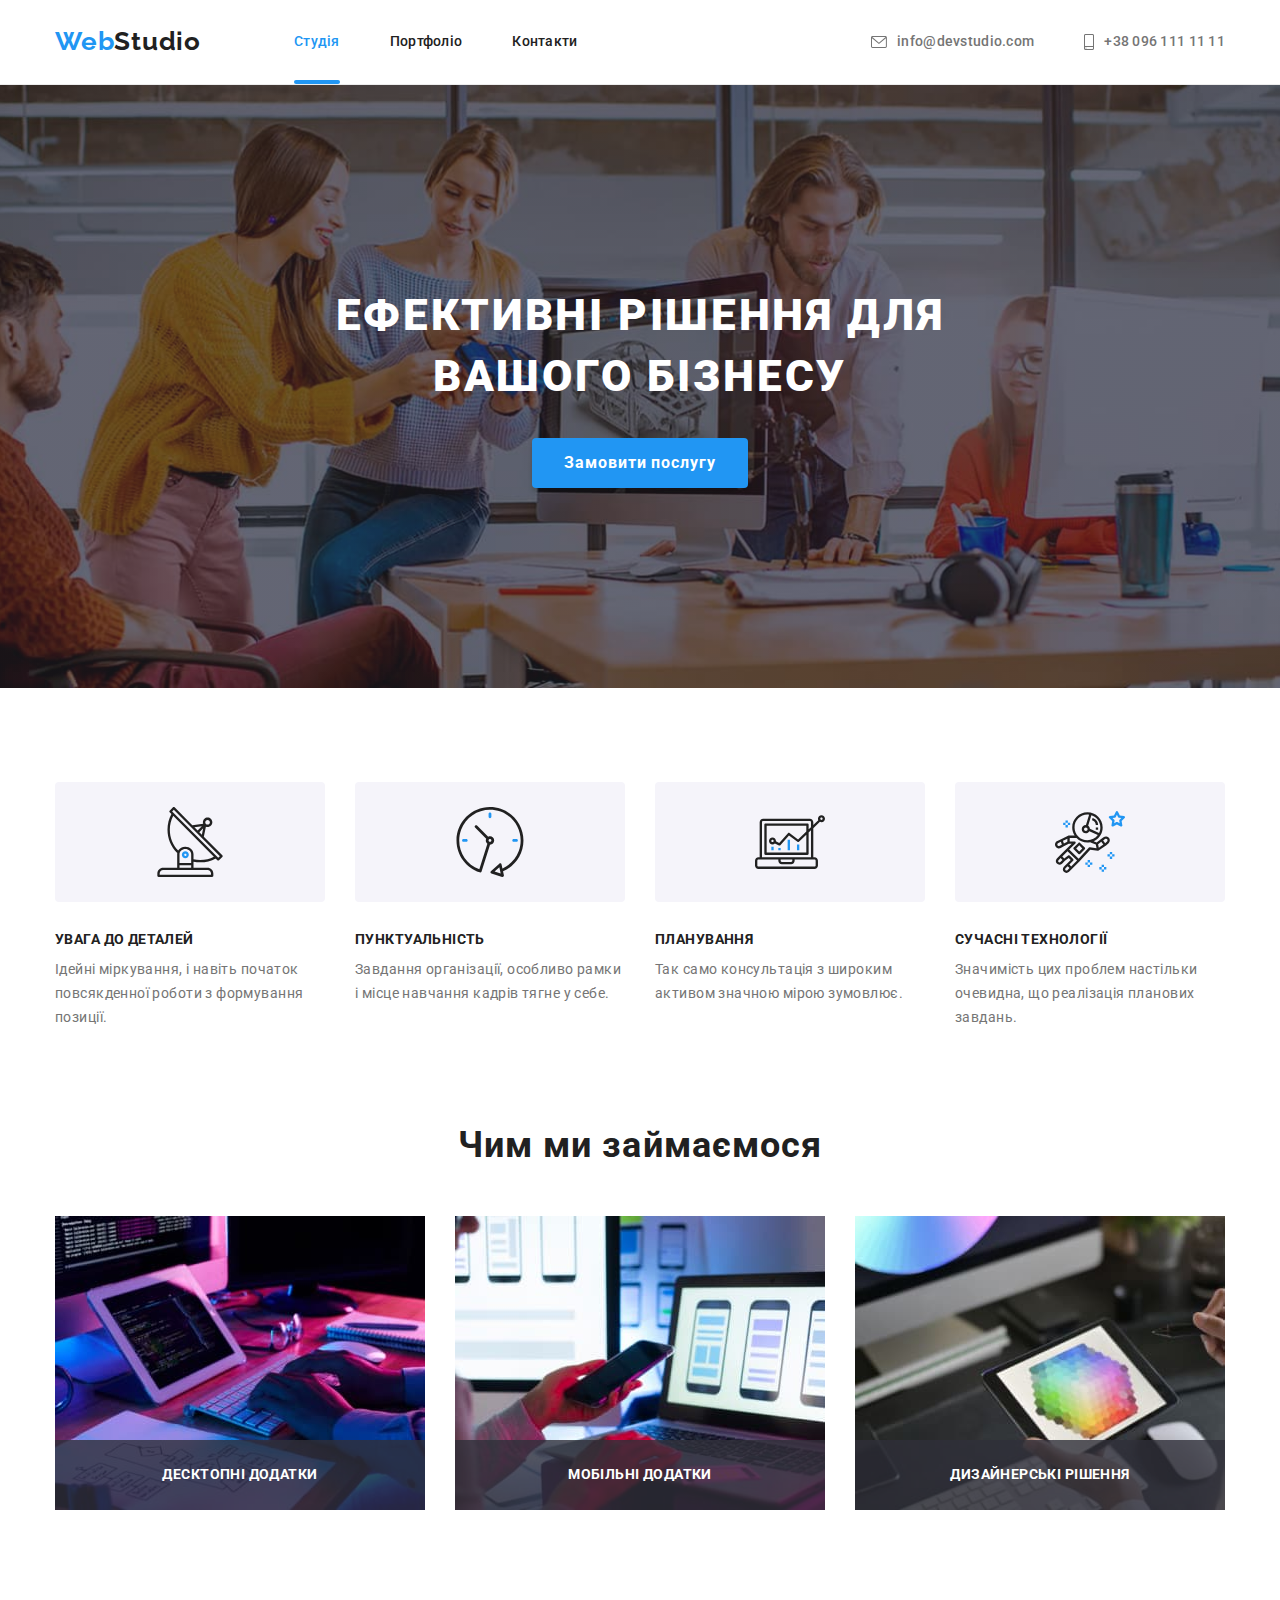
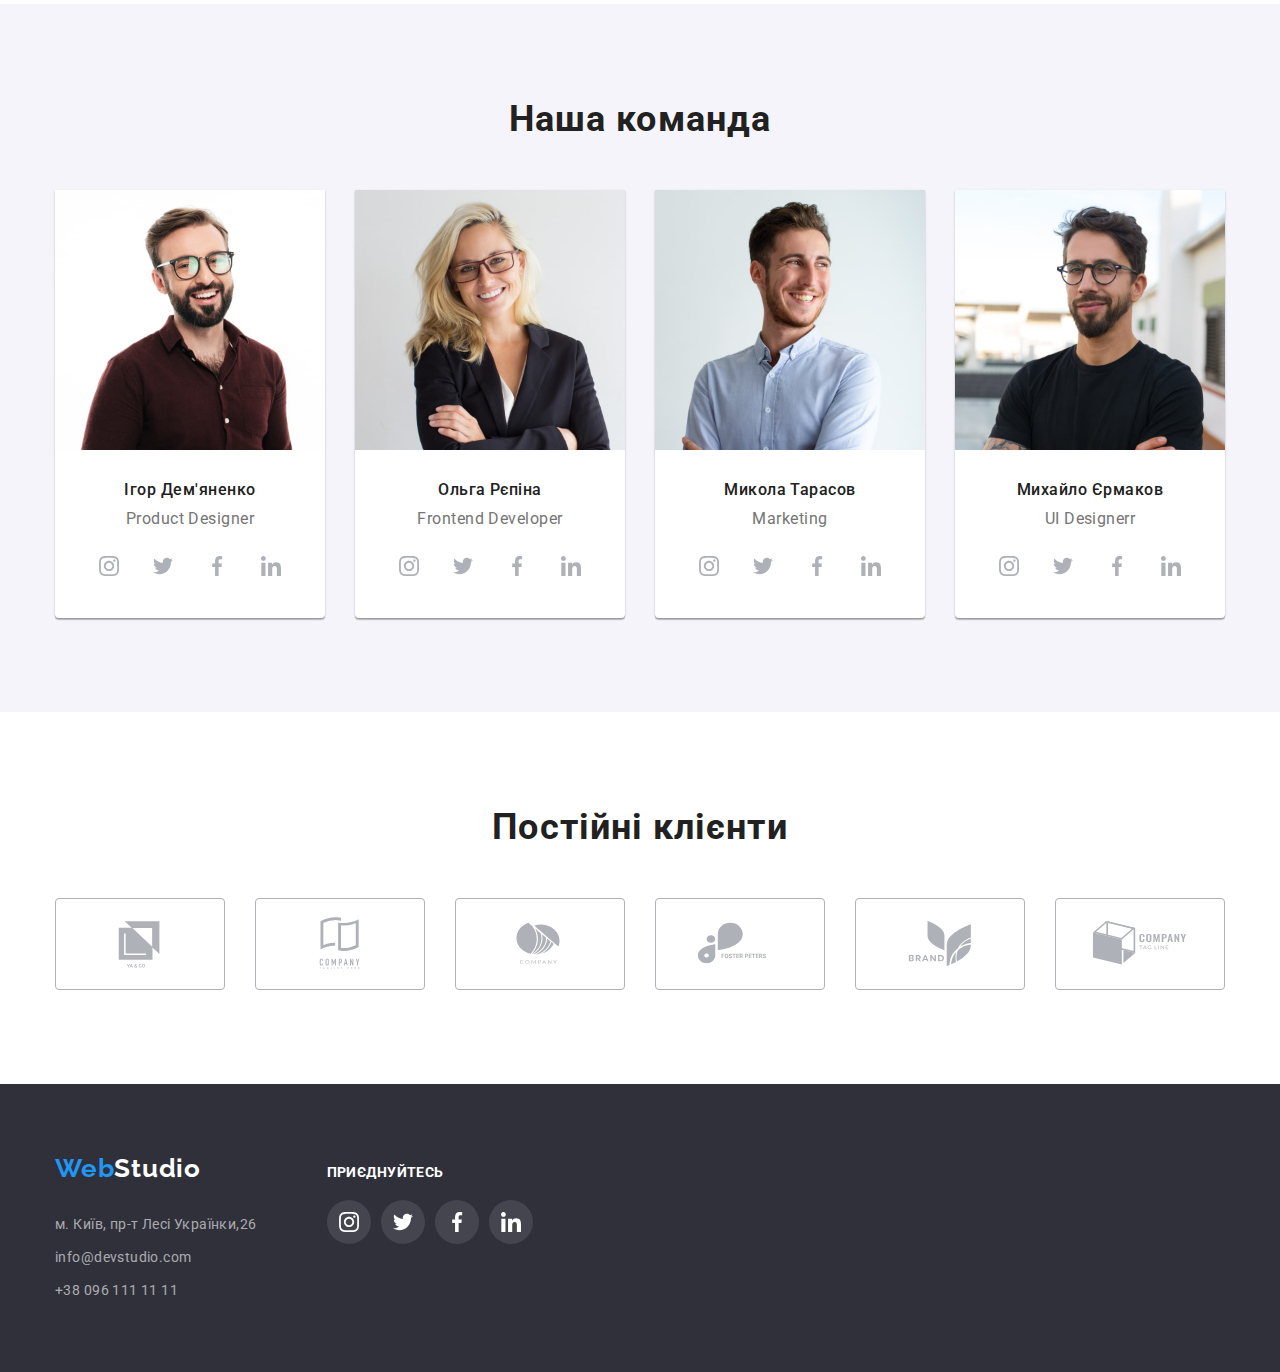
==== index.html @ 970a3d26 "Initial commit" ====
<!DOCTYPE html>
<html lang="uk">
  <head>
    <meta charset="UTF-8" />
    <meta http-equiv="X-UA-Compatible" content="IE=edge" />
    <meta name="viewport" content="width=device-width, initial-scale=1.0" />
    <title>Studio</title>

    <link rel="preconnect" href="https://fonts.googleapis.com" />
    <link rel="preconnect" href="https://fonts.gstatic.com" crossorigin />
    <link
      href="https://fonts.googleapis.com/css2?family=Raleway:wght@700&family=Roboto:wght@400;500;700;900&display=swap"
      rel="stylesheet"
    />
    <link
      rel="stylesheet"
      href="https://cdnjs.cloudflare.com/ajax/libs/modern-normalize/1.1.0/modern-normalize.min.css"
    />
    <link rel="stylesheet" href="./css/styles.css" />
  </head>
  <body>
    <header class="page-header">
      <div class="container heder-container">
        <div class="nav-conteiner">
          <nav class="logo-nav">
            <a class="logo" href="./index.html"> <span class="accent">Web</span>Studio</a>

            <ul class="list-nav list">
              <li class="item"><a class="link-nav carrent" href="./index.html">Студія</a></li>
              <li class="item"><a class="link-nav" href="./portfolio.html">Портфоліо</a></li>
              <li class="item"><a class="link-nav" href="">Контакти</a></li>
            </ul>
          </nav>
        </div>
        <div class="heder-contacts">
          <ul class="list-contacts list">
            <li class="item">
              <a class="contacts-link" href="mailto:info@devstudio.com">
                <svg class="icon-envelope" width="16" height="12">
                  <use href="./img/spritethree.svg#icon-envelope"></use>
                </svg>
                info@devstudio.com</a
              >
            </li>
            <li class="item">
              <a class="contacts-link" href="tel:+380961111111">
                <svg class="icon-smartphone" width="10" height="16">
                  <use href="./img/spritethree.svg#icon-smartphone"></use>
                </svg>
                +38 096 111 11 11</a
              >
            </li>
          </ul>
        </div>
      </div>
    </header>

    <main>
      <!--secttion hero-->
      <section class="section-hero">
        <h1 class="hero-title">Ефективні рішення для вашого бізнесу</h1>
        <button class="button" type="button" data-modal-open>Замовити послугу</button>
      </section>

      <!--features-->

      <section class="section">
        <div class="container">
          <h2 class="section-title visually-hidden">Особливості</h2>
          <ul class="features-list list">
            <li class="item-features icon-antenna">
              <div class="icon-features">
                <svg class="" width="70" height="70">
                  <use href="./img/sprite.svg#icon-antenna"></use>
                </svg>
              </div>
              <h3 class="title">УВАГА ДО ДЕТАЛЕЙ</h3>
              <p>Ідейні міркування, і навіть початок повсякденної роботи з формування позиції.</p>
            </li>
            <li class="item-features icon-clock">
              <div class="icon-features">
                <svg class="" width="70" height="70">
                  <use href="./img/sprite.svg#icon-clock"></use>
                </svg>
              </div>
              <h3 class="title">ПУНКТУАЛЬНІСТЬ</h3>
              <p>Завдання організації, особливо рамки і місце навчання кадрів тягне у себе.</p>
            </li>
            <li class="item-features icon-diagrama">
              <div class="icon-features">
                <svg class="" width="70" height="70">
                  <use href="./img/sprite.svg#icon-diagram"></use>
                </svg>
              </div>
              <h3 class="title">ПЛАНУВАННЯ</h3>
              <p>Так само консультація з широким активом значною мірою зумовлює.</p>
            </li>
            <li class="item-features icon-astronaut">
              <div class="icon-features">
                <svg class="" width="70" height="70">
                  <use href="./img/sprite.svg#icon-astronaut"></use>
                </svg>
              </div>
              <h3 class="title">СУЧАСНІ ТЕХНОЛОГІЇ</h3>
              <p>Значимість цих проблем настільки очевидна, що реалізація планових завдань.</p>
            </li>
          </ul>
        </div>
      </section>

      <!--specifics-->

      <section class="section-specifics">
        <div class="container">
          <h2 class="section-title specifics">Чим ми займаємося</h2>
          <ul class="specifics-list list">
            <li class="item-specifics">
              <div class="product-thumb">
                <img class="specifics-img" src="./img/box1.jpg" alt="компютер" width="370" />
                <p class="text-action">Десктопні додатки</p>
              </div>
            </li>
            <li class="item-specifics">
              <div class="product-thumb">
                <img class="specifics-img" src="./img/box2.jpg" alt="телефон" width="370" />
                <p class="text-action">Мобільні додатки</p>
              </div>
            </li>
            <li class="item-specifics">
              <div class="product-thumb">
                <img class="specifics-img" src="./img/box3.jpg" alt="планшет" width="370" />
                <p class="text-action">Дизайнерські рішення</p>
              </div>
            </li>
          </ul>
        </div>
      </section>

      <!--team-->

      <section class="section-team section">
        <div class="container team-conteiner">
          <h2 class="section-title team">Наша команда</h2>
          <div class="team-position">
            <ul class="team-list list">
              <li class="item-team">
                <img class="team-img" src="./img/img.jpg" alt="фото Ігор Дем'яненко" width="370" />
                <div class="conteiner-title">
                  <h3 class="team-title">Ігор Дем'яненко</h3>
                  <p class="team-text">Product Designer</p>
                  <ul class="team-item-social list">
                    <li class="social-item">
                      <a class="icon-link-team" href="">
                        <svg class="icon-team" width="20" height="20">
                          <use href="./img/sprite.svg#icon-instagram"></use>
                        </svg>
                      </a>
                    </li>
                    <li class="social-item">
                      <a class="icon-link-team" href="">
                        <svg class="icon-team" width="20" height="20">
                          <use href="./img/sprite.svg#icon-twitter"></use>
                        </svg>
                      </a>
                    </li>
                    <li class="social-item">
                      <a class="icon-link-team" href="">
                        <svg class="icon-team" width="20" height="20">
                          <use href="./img/sprite.svg#icon-facebook"></use>
                        </svg>
                      </a>
                    </li>
                    <li class="social-item">
                      <a class="icon-link-team" href="">
                        <svg class="icon-team" width="20" height="20">
                          <use href="./img/sprite.svg#icon-linkedin"></use>
                        </svg>
                      </a>
                    </li>
                  </ul>
                </div>
              </li>
              <li class="item-team">
                <img class="team-img" src="./img/img1.jpg" alt="фото Ольга Рєпіна" width="370" />
                <div class="conteiner-title">
                  <h3 class="team-title">Ольга Рєпіна</h3>
                  <p class="team-text">Frontend Developer</p>
                  <ul class="team-item-social list">
                    <li class="social-item">
                      <a class="icon-link-team" href="">
                        <svg class="icon-team" width="20" height="20">
                          <use href="./img/sprite.svg#icon-instagram"></use>
                        </svg>
                      </a>
                    </li>
                    <li class="social-item">
                      <a class="icon-link-team" href="">
                        <svg class="icon-team" width="20" height="20">
                          <use href="./img/sprite.svg#icon-twitter"></use>
                        </svg>
                      </a>
                    </li>
                    <li class="social-item">
                      <a class="icon-link-team" href="">
                        <svg class="icon-team" width="20" height="20">
                          <use href="./img/sprite.svg#icon-facebook"></use>
                        </svg>
                      </a>
                    </li>
                    <li class="social-item">
                      <a class="icon-link-team" href="">
                        <svg class="icon-team" width="20" height="20">
                          <use href="./img/sprite.svg#icon-linkedin"></use>
                        </svg>
                      </a>
                    </li>
                  </ul>
                </div>
              </li>
              <li class="item-team">
                <img class="team-img" src="./img/img2.jpg" alt="фото Микола Тарасов" width="370" />
                <div class="conteiner-title">
                  <h3 class="team-title">Микола Тарасов</h3>
                  <p class="team-text">Marketing</p>
                  <ul class="team-item-social list">
                    <li class="social-item">
                      <a class="icon-link-team" href="">
                        <svg class="icon-team" width="20" height="20">
                          <use href="./img/sprite.svg#icon-instagram"></use>
                        </svg>
                      </a>
                    </li>
                    <li class="social-item">
                      <a class="icon-link-team" href="">
                        <svg class="icon-team" width="20" height="20">
                          <use href="./img/sprite.svg#icon-twitter"></use>
                        </svg>
                      </a>
                    </li>
                    <li class="social-item">
                      <a class="icon-link-team" href="">
                        <svg class="icon-team" width="20" height="20">
                          <use href="./img/sprite.svg#icon-facebook"></use>
                        </svg>
                      </a>
                    </li>
                    <li class="social-item">
                      <a class="icon-link-team" href="">
                        <svg class="icon-team" width="20" height="20">
                          <use href="./img/sprite.svg#icon-linkedin"></use>
                        </svg>
                      </a>
                    </li>
                  </ul>
                </div>
              </li>
              <li class="item-team">
                <img class="team-img" src="./img/img3.jpg" alt="фото Михайло Єрмаков" width="370" />
                <div class="conteiner-title">
                  <h3 class="team-title">Михайло Єрмаков</h3>
                  <p class="team-text">UI Designerr</p>
                  <ul class="team-item-social list">
                    <li class="social-item">
                      <a class="icon-link-team" href="">
                        <svg class="icon-team" width="20" height="20">
                          <use href="./img/sprite.svg#icon-instagram"></use>
                        </svg>
                      </a>
                    </li>
                    <li class="social-item">
                      <a class="icon-link-team" href="">
                        <svg class="icon-team" width="20" height="20">
                          <use href="./img/sprite.svg#icon-twitter"></use>
                        </svg>
                      </a>
                    </li>
                    <li class="social-item">
                      <a class="icon-link-team" href="">
                        <svg class="icon-team" width="20" height="20">
                          <use href="./img/sprite.svg#icon-facebook"></use>
                        </svg>
                      </a>
                    </li>
                    <li class="social-item">
                      <a class="icon-link-team" href="">
                        <svg class="icon-team" width="20" height="20">
                          <use href="./img/sprite.svg#icon-linkedin"></use>
                        </svg>
                      </a>
                    </li>
                  </ul>
                </div>
              </li>
            </ul>
          </div>
        </div>
      </section>

      <!-- Regular customers -->
      <section class="section">
        <div class="container">
          <h2 class="section-title customer">Постійні клієнти</h2>
          <ul class="customer-list list">
            <li class="customers-team">
              <a class="customers-link" href="">
                <svg class="" width="106" height="60">
                  <use href="./img/spritetwo.svg#icon-logo6"></use>
                </svg>
              </a>
            </li>
            <li class="customers-team">
              <a class="customers-link" href="">
                <svg class="" width="106" height="60">
                  <use href="./img/spritetwo.svg#icon-logo5"></use>
                </svg>
              </a>
            </li>
            <li class="customers-team">
              <a class="customers-link" href="">
                <svg class="" width="106" height="60">
                  <use href="./img/spritetwo.svg#icon-logo4"></use>
                </svg>
              </a>
            </li>
            <li class="customers-team">
              <a class="customers-link" href="">
                <svg class="" width="106" height="60">
                  <use href="./img/spritetwo.svg#icon-logo3"></use>
                </svg>
              </a>
            </li>
            <li class="customers-team">
              <a class="customers-link" href="">
                <svg class="" width="106" height="60">
                  <use href="./img/spritetwo.svg#icon-logo2"></use>
                </svg>
              </a>
            </li>
            <li class="customers-team">
              <a class="customers-link" href="">
                <svg class="" width="106" height="60">
                  <use href="./img/spritetwo.svg#icon-logo1"></use>
                </svg>
              </a>
            </li>
          </ul>
        </div>
      </section>
    </main>

    <footer class="footer">
      <div class="container foter-conteiner">
        <div class="conteiner-address">
          <a class="footer-logo" href="./index.html"> <span class="accent">Web</span>Studio</a>
          <address class="footer-address">
            <ul class="address-list list">
              <li class="item-address">
                <a
                  class="address-link"
                  href="https://goo.gl/maps/cdmkgBvX4xGakDDQ7"
                  target="_blank"
                  rel="noopener noreferrer nofollow"
                  >м. Київ, пр-т Лесі Українки,26
                </a>
              </li>
              <li class="item-address">
                <a class="address-link" href="mailto:info@devstudio.com">info@devstudio.com</a>
              </li>
              <li class="item-address">
                <a class="address-link" href="tel:+380961111111">+38 096 111 11 11</a>
              </li>
            </ul>
          </address>
        </div>

        <div class="icon-footer">
          <p class="icon-text">приєднуйтесь</p>
          <ul class="icon-list-footer list">
            <li class="icon-footer-item">
              <a class="icon-footer-link" href="">
                <svg class="" width="20" height="20">
                  <use href="./img/sprite.svg#icon-instagram"></use>
                </svg>
              </a>
            </li>
            <li class="icon-footer-item">
              <a class="icon-footer-link" href="">
                <svg class="" width="20" height="20">
                  <use href="./img/sprite.svg#icon-twitter"></use>
                </svg>
              </a>
            </li>
            <li class="icon-footer-item">
              <a class="icon-footer-link" href="">
                <svg class="" width="20" height="20">
                  <use href="./img/sprite.svg#icon-facebook"></use>
                </svg>
              </a>
            </li>
            <li class="icon-footer-item">
              <a class="icon-footer-link" href="">
                <svg class="" width="20" height="20">
                  <use href="./img/sprite.svg#icon-linkedin"></use>
                </svg>
              </a>
            </li>
          </ul>
        </div>
      </div>
    </footer>
    <div class="backdrop is-hidden" data-modal>
      <div class="modal">
        <button type="button" class="close-button" data-modal-close>
          <svg class="icon-close" width="18" height="18">
            <use href="./img/symbol-defs.svg#icon-close"></use>
          </svg>
        </button>
      </div>
    </div>
    <script src="./js/modal.js"></script>
  </body>
</html>
---- css/styles.css ----
/* html {
  box-sizing: border-box;
}

*,
*::before,
*::after {
  box-sizing: inherit;
} */

:root {
  --primary-text-color: #757575;
  --secondary-tex-color: #212121;
  --link-color: #2196f3;
  --logo-color: #000000;
  --fons-color: #f5f5f5;
  --hero-color: #ffffff;
  --footer-color: #2f303a;
  --card-text-color: #757575;
  --color-active: #188ce8;
  --color-fon-team: #f5f4fa;
  --color-border: #eeeeee;
  --heder-border: #ececec;
  --color-box-shadow: rgba(0, 0, 0, 0.15);
  --color-text-shadow: rgba(0, 0, 0, 0.25);
  --color-footer-link: rgba(255, 255, 255, 0.6);
  --color-border-customers: #afb1b8;
  --transition-function: cubic-bezier(0.4, 0, 0.2, 1);
}

/* * {
  outline: 1px solid tomato;
} */

h1,
h2,
h3,
h4,
h5,
h6,
ul,
p {
  margin: 0;
  padding: 0;
}

body {
  font-family: Roboto, sans-serif;
  font-size: 14px;
  line-height: 1.7;
  letter-spacing: 0.03em;
  background: var(--hero-color);
  color: var(--primary-text-color);
}

.list {
  list-style: none;
}
.container {
  width: 1200px;
  padding-left: 15px;
  padding-right: 15px;
  margin-left: auto;
  margin-right: auto;
}

/* heder */
.page-header {
  border-bottom: 1px solid var(--heder-border);
}

/* logo */

.logo {
  font-family: Raleway, sans-serif;
  font-weight: 700;
  font-size: 26px;
  line-height: 1.9;
  letter-spacing: 0.03em;
  text-decoration: none;
  color: var(--secondary-tex-color);
}

.accent {
  font-family: Raleway, sans-serif;
  color: var(--link-color);
}

/* site nav */

.link-nav.carrent::after {
  content: '';
  display: block;
  width: 100%;
  height: 4px;
  bottom: 0;
  background: var(--link-color);
  border-radius: 2px;
  position: absolute;
  left: 0;
  bottom: 0;

  transition: color 250ms var(--transition-function);
}

.list-nav {
  display: flex;
  margin-left: 93px;
}
.item {
  position: relative;

  margin-right: 50px;
}
.item:last-child {
  margin-right: 0;
}

.list-contacts {
  display: flex;
}
.logo-nav {
  display: flex;
  align-items: center;
}
.heder-container {
  display: flex;
  align-items: center;
}
.heder-contacts {
  margin-left: auto;
}
.link-nav {
  display: block;
  padding-top: 32px;
  padding-bottom: 32px;

  font-weight: 500;
  font-size: 14px;
  line-height: 1.4;
  letter-spacing: 0.02em;
  text-decoration: none;
  color: var(--secondary-tex-color);
}

.carrent {
  color: var(--link-color);
}

.link-nav:hover,
.link-nav:focus {
  color: var(--link-color);
}

.contacts-link {
  display: flex;
  padding-top: 32px;
  padding-bottom: 32px;
  align-items: center;

  font-weight: 500;
  font-size: 14px;
  line-height: 1.4;
  letter-spacing: 0.02em;
  text-decoration: none;
  color: var(--primary-text-color);

  transition: color 250ms var(--transition-function);
}

.contacts-link:hover,
.contacts-link:focus {
  color: var(--link-color);
}

.contacts-link:hover svg,
.contacts-link:focus svg {
  fill: var(--color-active);
}

.icon-envelope,
.icon-smartphone {
  fill: var(--card-text-color);
  margin-right: 10px;
}

/* hero */

.section-hero {
  padding-top: 200px;
  padding-bottom: 200px;
  text-align: center;

  background-color: var(--footer-color);

  max-width: 1600px;
  min-height: 600px;
  margin-left: auto;
  margin-right: auto;
  background-image: linear-gradient(to right, rgba(47, 48, 58, 0.4), rgba(47, 48, 58, 0.4)),
    url(../img/hero.jpg);
  background-repeat: no-repeat;
  background-size: cover;
  background-position: center;
}

.hero-title {
  width: 696px;
  margin-left: auto;
  margin-right: auto;
  margin-bottom: 30px;

  font-weight: 900;
  font-size: 44px;
  line-height: 1.4;
  text-align: center;
  letter-spacing: 0.06em;
  text-transform: uppercase;
  color: var(--hero-color);
}

/* button */

.button {
  padding: 10px 32px;
  border: none;
  box-shadow: 0px 4px 4px var(--color-box-shadow);
  border-radius: 4px;

  font-family: inherit;
  font-weight: 700;
  font-size: 16px;
  line-height: 1.9;
  text-align: center;
  cursor: pointer;
  letter-spacing: 0.06em;
  background-color: var(--link-color);
  color: var(--hero-color);

  transition: background-color 250ms var(--transition-function);
}

.button:active,
.button:hover,
.button:focus {
  background-color: var(--color-active);
}

/* section */
.section {
  padding-top: 94px;
  padding-bottom: 94px;
}

.section-title {
  font-weight: 700;
  font-size: 36px;
  line-height: 1.17;
  text-align: center;
  letter-spacing: 0.03em;
  color: var(--secondary-tex-color);
}

.features-list {
  display: flex;
}

.item-features {
  display: block;
  max-width: 270px;

  margin-right: 30px;
}
.item-features:last-child {
  margin-right: 0;
}

.icon-features {
  display: flex;
  width: 270px;
  height: 120px;
  align-items: center;
  justify-content: center;
  background-color: var(--color-fon-team);
  margin-bottom: 30px;
  border-radius: 4px;
}

.title {
  margin-bottom: 10px;
}
.features-list .title {
  font-weight: 700;
  font-size: 14px;
  line-height: 1.14;
  letter-spacing: 0.03em;
  text-transform: uppercase;
  color: var(--secondary-tex-color);
}

/* specifics */
.product-thumb {
  position: relative;
}

.product-thumb::before {
  content: '';
  position: absolute;
  bottom: 0;
  left: 0;
  display: block;
  width: 370px;
  height: 70px;
  background-color: rgba(47, 48, 58, 0.8);
}

.text-action {
  font-weight: 700;
  font-size: 14px;
  line-height: 1.14;
  text-align: center;
  text-transform: uppercase;
  color: var(--hero-color);
  position: absolute;
  display: flex;
  width: 370px;
  height: 70px;
  align-items: center;
  justify-content: center;
  bottom: 0;
}
.section-specifics {
  padding-top: 0;
  padding-bottom: 94px;
}

.specifics-list {
  display: flex;
}

.specifics-img {
  display: block;
  height: auto;
  max-width: 100%;
}

.item-specifics {
  width: 370px;
  height: 294px;
  margin-right: 30px;
}
.item-specifics:last-child {
  margin-right: 0;
}

.specifics {
  margin-bottom: 50px;
}

/* team */
.team-item-social {
  display: flex;
  justify-content: center;
  margin-top: 16px;
}
.social-item {
  margin-right: 10px;
}
.social-item:last-child {
  margin-right: 0;
}
.icon-link-team {
  width: 44px;
  height: 44px;
  display: flex;
  justify-content: center;
  align-items: center;
  border-radius: 50%;
  fill: var(--color-border-customers);

  transition: background-color 250ms var(--transition-function),
    fill 250ms var(--transition-function);
}
.icon-link-team:hover,
.icon-link-team:focus {
  fill: var(--hero-color);
  background-color: var(--link-color);
}

.team {
  margin-bottom: 50px;
}

.team-list {
  display: flex;
}

.team-img {
  display: block;
  height: auto;
  max-width: 100%;
  border-radius: 0px;
}
.conteiner-title {
  padding-top: 30px;
  padding-bottom: 30px;
  text-align: center;
}

.item-team {
  margin-right: 30px;
  box-shadow: 0px 1px 3px rgba(0, 0, 0, 0.12), 0px 1px 1px rgba(0, 0, 0, 0.14),
    0px 2px 1px rgba(0, 0, 0, 0.2);
  border-radius: 0px 0px 4px 4px;
  background: var(--hero-color);
}
.item-team:last-child {
  margin-right: 0;
}

.section-team {
  background-color: var(--color-fon-team);
}

.team-title {
  margin-bottom: 10px;

  font-weight: 500;
  font-size: 16px;
  line-height: 1.19;
  letter-spacing: 0.03em;
  color: var(--secondary-tex-color);
}

.team-text {
  font-weight: 400;
  font-size: 16px;
  line-height: 1.19;
  letter-spacing: 0.03em;
  color: var(--card-text-color);
}

/* customer */

.customer {
  margin-bottom: 50px;
}
.customer-list {
  display: flex;
}

.customers-team {
  margin-right: 30px;
}
.customers-team:last-child {
  margin-right: 0;
}

.customers-link {
  width: 170px;
  height: 92px;
  border-radius: 4px;
  border: 1px solid var(--color-border-customers);
  align-items: center;
  justify-content: center;
  display: flex;
  fill: var(--color-border-customers);

  transition: fill 250ms var(--transition-function);
}

.customers-link:hover,
.customers-link:focus {
  border: 1px solid var(--link-color);
  fill: var(--link-color);
}

/* footer */

.foter-conteiner {
  display: flex;
  align-items: baseline;
}

.conteiner-address {
  margin-right: 70px;
}
.icon-text {
  margin-bottom: 20px;

  font-weight: 700;
  font-size: 14px;
  line-height: 16px;
  letter-spacing: 0.03em;
  text-transform: uppercase;

  color: var(--hero-color);
}

.icon-list-footer {
  display: flex;
}
.icon-footer-item {
  margin-right: 10px;
}
.icon-footer-item:last-child {
  margin-right: 0;
}
.icon-footer-link {
  display: flex;
  justify-content: center;
  align-items: center;
  width: 44px;
  height: 44px;
  border-radius: 50%;
  fill: var(--hero-color);
  background-color: rgba(255, 255, 255, 0.1);

  transition: background-color 250ms var(--transition-function);
}

.icon-footer-link:hover,
.icon-footer-link:focus {
  background-color: var(--link-color);
}

.footer {
  padding-top: 60px;
  padding-bottom: 60px;

  background-color: var(--footer-color);
}
.footer-address {
  font-style: normal;
}

.footer-logo {
  display: block;
  margin-bottom: 20px;

  font-family: Raleway, sans-serif;
  font-style: normal;
  font-weight: 700;
  font-size: 26px;
  line-height: 1.9;
  letter-spacing: 0.03em;
  text-decoration: none;
  color: var(--hero-color);
}
.accent-logo {
  color: var(--hero-color);
}
.address-list {
  display: block;
}

.item-address {
  margin-bottom: 9px;
}

.address-link {
  font-weight: 400;
  font-size: 14px;
  line-height: 1.7;
  letter-spacing: 0.03em;
  text-decoration: none;
  color: var(--color-footer-link);

  transition: color 250ms var(--transition-function);
}
.address-link:hover,
.address-link:focus {
  color: var(--hero-color);
}

/* portfolio */

/* section work */
.work-details {
  position: relative;
  overflow: hidden;
}
.tex-details {
  font-size: 18px;
  line-height: 1.5;

  color: var(--hero-color);

  position: absolute;
  padding: 63px 24px;
  width: 370px;
  height: 294px;
  top: 0;
  left: 0;
  background: rgba(33, 150, 243, 0.9);
  transform: translateY(100%);
  transition: transform 250ms;
}
.item-work:hover .tex-details {
  transform: translateY(0);
}
.section-button {
  display: flex;
  justify-content: center;
}
.item-button {
  margin-right: 8px;
}
.item-button:last-child {
  margin-right: 0;
}

.section-button {
  margin-bottom: 50px;
}
.section-work {
  display: flex;
  flex-wrap: wrap;
}

.work-link {
  display: block;
  text-decoration: none;
}
.work-link:hover,
.work-link:focus {
  box-shadow: 0px 1px 1px rgba(0, 0, 0, 0.12), 0px 4px 4px rgba(0, 0, 0, 0.06),
    1px 4px 6px rgba(0, 0, 0, 0.16);
}

.item-work {
  width: 370px;
  margin-right: 30px;
  margin-bottom: 30px;
  background: var(--hero-color);
  border: 1px solid var(--color-border);
}

.item-work:nth-last-child(-n + 3) {
  margin-bottom: 0;
}
.item-work:nth-child(3n) {
  margin-right: 0;
}
.work-title {
  margin-bottom: 4px;

  font-weight: 700;
  font-size: 18px;
  line-height: 2;
  letter-spacing: 0.06em;
  color: var(--secondary-tex-color);
}

.work-text {
  font-size: 16px;
  line-height: 1.9;
  letter-spacing: 0.03em;
  color: var(--card-text-color);
}

.button-link {
  padding: 6px 22px;
  cursor: pointer;
  border: none;
  border-radius: 4px;

  font-family: inherit;
  font-weight: 500;
  font-size: 16px;
  line-height: 1.6;
  letter-spacing: 0.03em;
  color: var(--secondary-tex-color);

  transition: color 250ms var(--transition-function),
    background-color 250ms var(--transition-function);
}
.button-link:active,
.button-link:hover,
.button-link:focus {
  box-shadow: 0px 3px 1px rgba(0, 0, 0, 0.1), 0px 1px 2px rgba(0, 0, 0, 0.08),
    0px 2px 2px rgba(0, 0, 0, 0.12);
  background-color: var(--link-color);
  color: var(--hero-color);
}
.visually-hidden {
  position: absolute;
  width: 1px;
  height: 1px;
  margin: -1px;
  border: 0;
  padding: 0;

  white-space: nowrap;
  clip-path: inset(100%);
  clip: rect(0 0 0 0);
  overflow: hidden;
}

.work-img {
  display: block;
  height: auto;
  max-width: 100%;
  border-radius: 0px;
}
.title-text {
  border-right: 1px solid var(--color-border);
  border-bottom: 1px solid var(--color-border);
  border-left: 1px solid var(--color-border);
  padding: 20px 24px;
}

/* modal */
.backdrop {
  position: fixed;
  top: 0;
  left: 0;
  width: 100%;
  height: 100vh;
  background: rgba(0, 0, 0, 0.2);
}
.modal {
  width: 528px;
  height: 581px;
  position: absolute;
  top: 50%;
  left: 50%;
  transform: translate(-50%, -50%);
  background: var(--hero-color);

  box-shadow: 0px 1px 3px rgba(0, 0, 0, 0.12), 0px 1px 1px rgba(0, 0, 0, 0.14),
    0px 2px 1px rgba(0, 0, 0, 0.2);
  border-radius: 4px;
}
.is-hidden {
  opacity: 0;
  visibility: hidden;
  pointer-events: none;
}
.close-button {
  position: absolute;
  top: 8px;
  right: 8px;

  background: var(--hero-color);
  width: 30px;
  height: 30px;
  fill: var(--logo-color);
  border-radius: 50%;
  border: 1px solid rgba(0, 0, 0, 0.1);
  cursor: pointer;

  display: flex;
  align-items: center;
  justify-content: center;

  transition: fill 250ms var(--transition-function);
}
.close-button:hover {
  fill: var(--link-color);
}
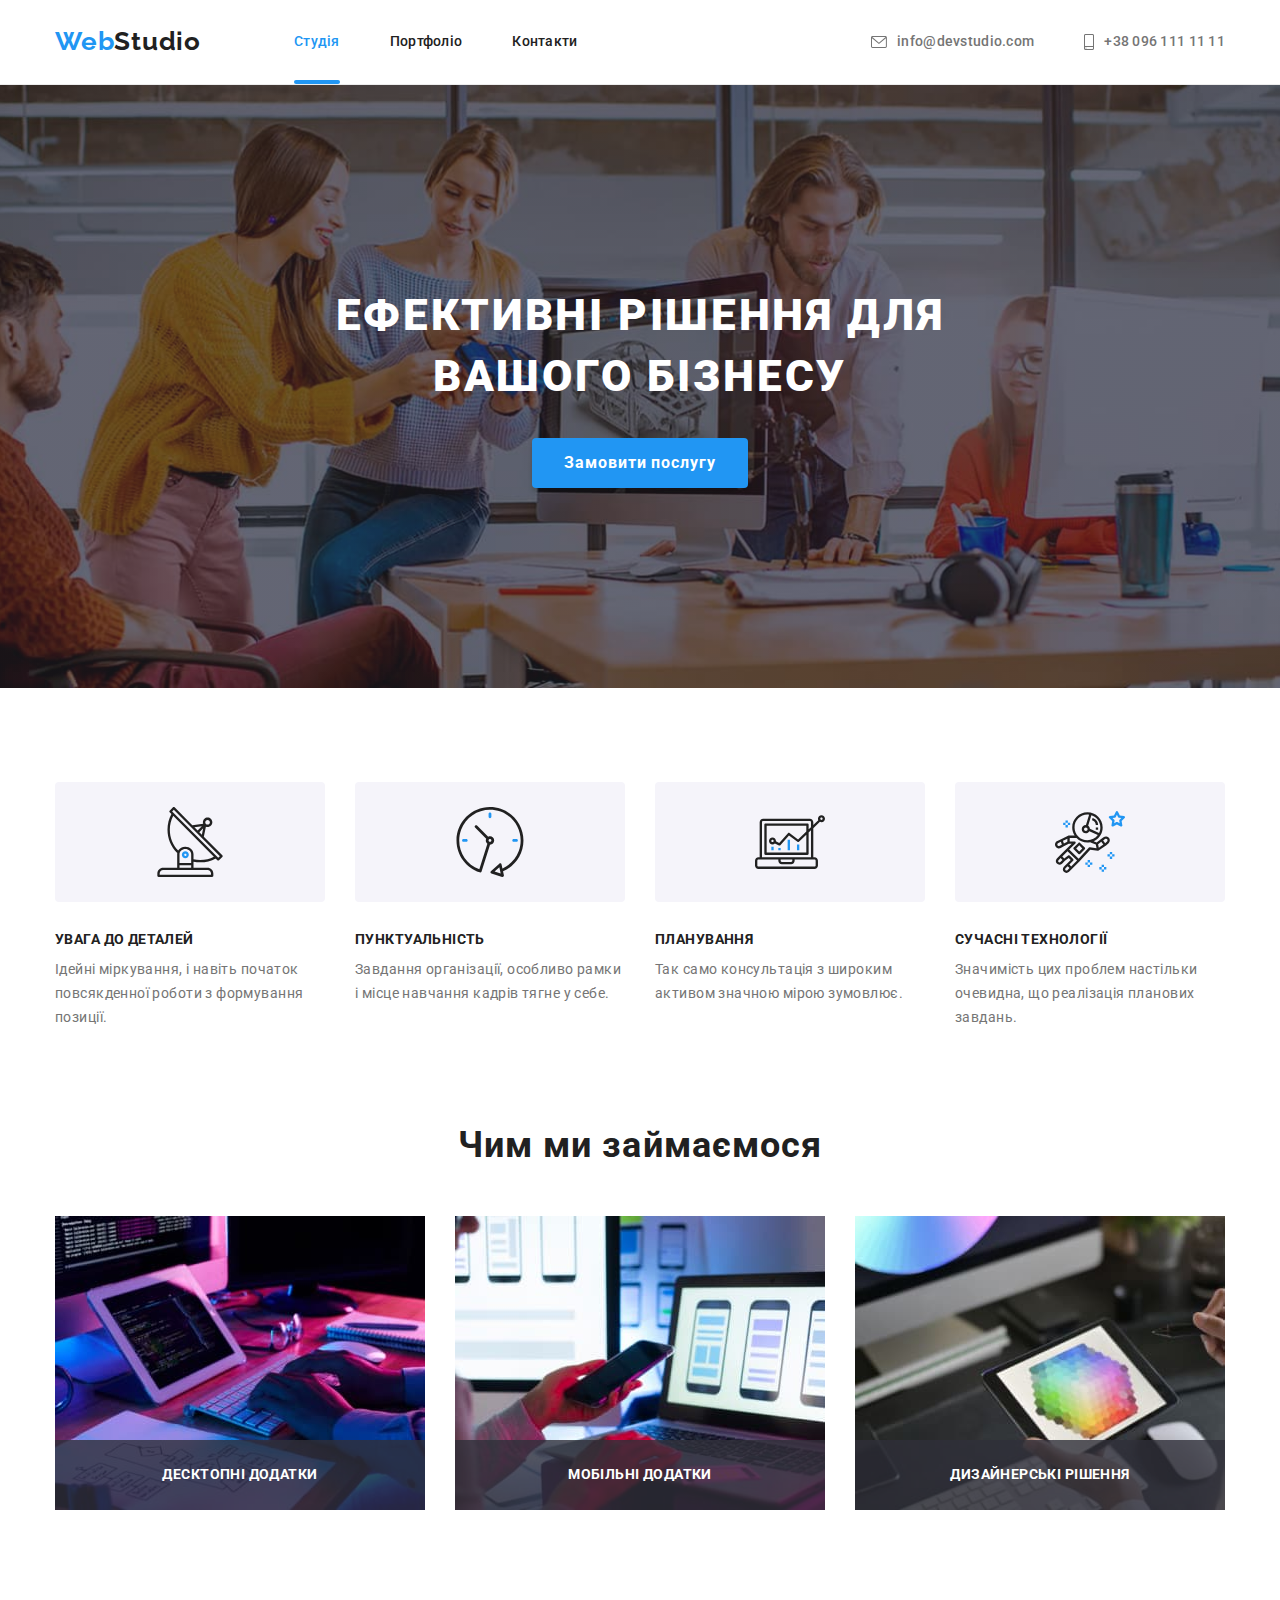
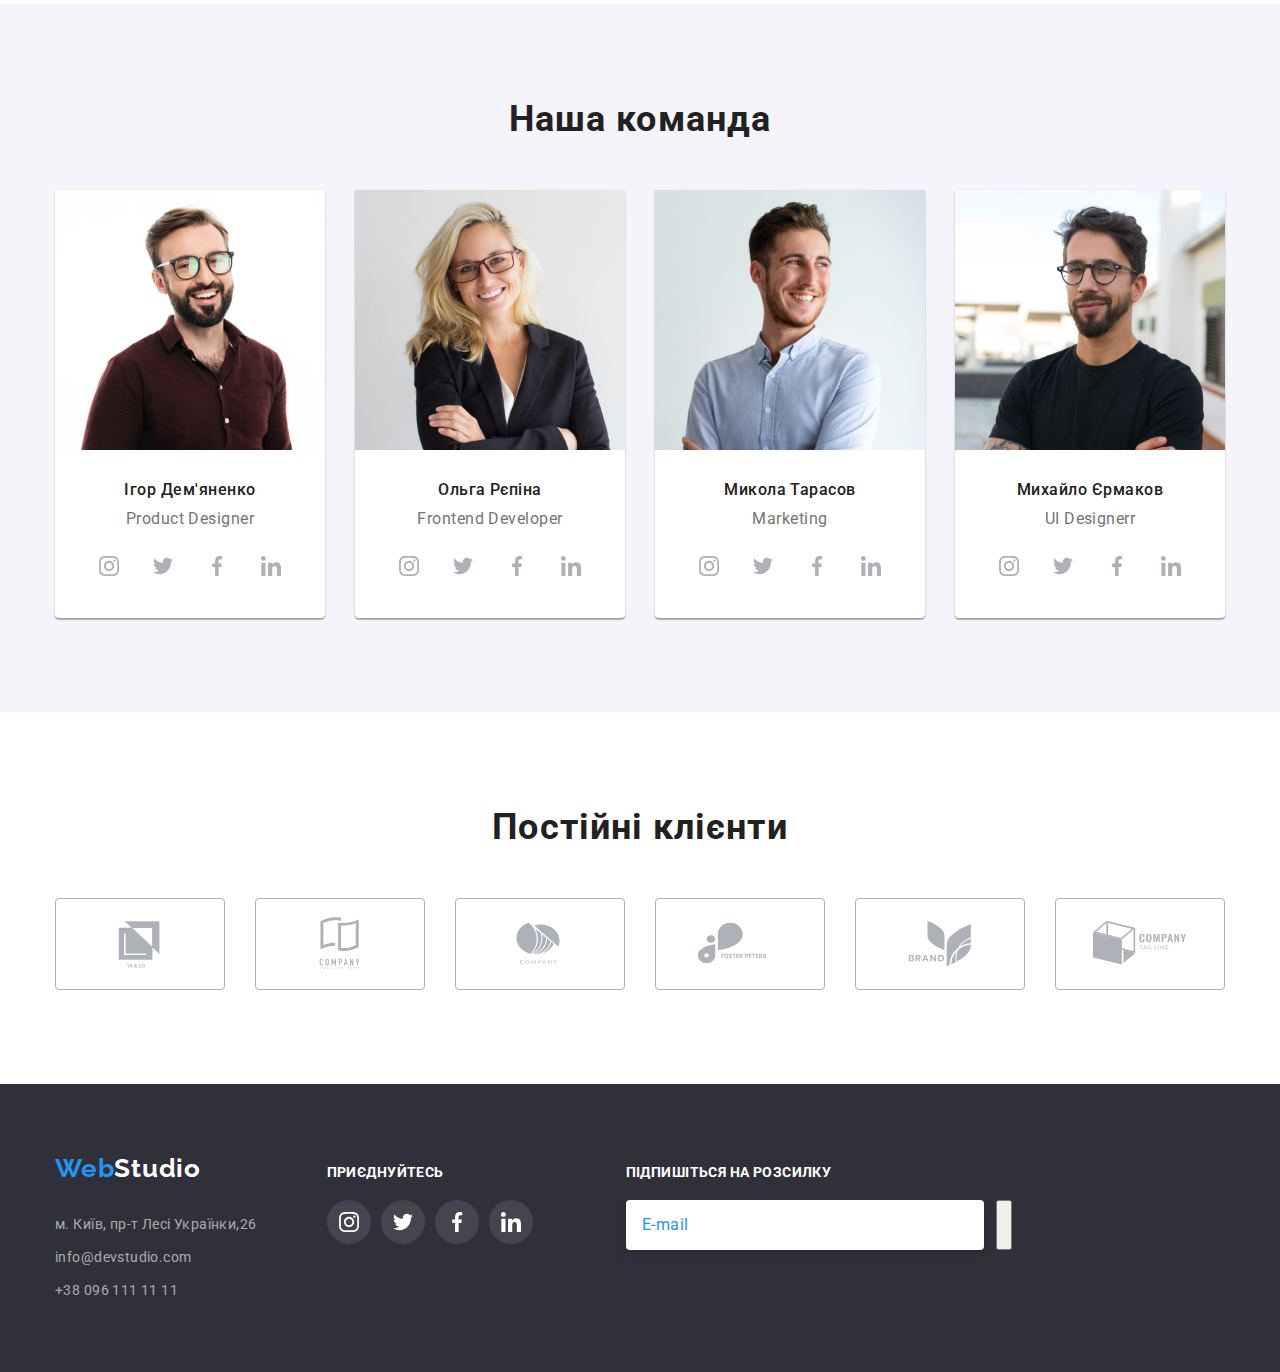
==== commit c569a249: "three commit" ====
--- a/index.html
+++ b/index.html
@@ -406,6 +406,17 @@
             </li>
           </ul>
         </div>
+        <div class="subscription">
+          <p class="subscription-text">Підпишіться на розсилку</p>
+          <form class="subscription-form">
+            <div class="subscription-mail">
+              <input class="subscription-input" type="email" name="mail" id="mail" />
+              <label class="subscription-label" for="mail">E-mail</label>
+            </div>
+
+            <button type="submit"></button>
+          </form>
+        </div>
       </div>
     </footer>
     <div class="backdrop is-hidden" data-modal>
@@ -415,6 +426,59 @@
             <use href="./img/symbol-defs.svg#icon-close"></use>
           </svg>
         </button>
+
+        <form class="form">
+          <h2 class="form-title">Залиште свої дані, ми вам передзвонимо</h2>
+          <div class="form-conteiner">
+            <div class="form-field">
+              <label for="name" class="form-label">Ім'я</label>
+              <div class="input-wrap">
+                <input type="text" name="name" id="name" />
+                <svg class="icon-form" width="18" height="18">
+                  <use href="./img/sprite.svg#icon-person"></use>
+                </svg>
+              </div>
+            </div>
+            <div class="form-field">
+              <label for="tel" class="form-label">Телефон</label>
+              <div class="input-wrap">
+                <input type="tel" name="tel" id="tel" />
+                <svg class="icon-form" width="18" height="18">
+                  <use href="./img/sprite.svg#icon-phone"></use>
+                </svg>
+              </div>
+            </div>
+            <div class="form-field">
+              <label for="mail" class="form-label">Пошта</label>
+              <div class="input-wrap">
+                <input type="email" name="mail" id="mail" />
+                <svg class="icon-form" width="18" height="18">
+                  <use href="./img/sprite.svg#icon-email"></use>
+                </svg>
+              </div>
+            </div>
+            <div class="form-field">
+              <label for="comment" class="form-label">Коментар</label>
+              <textarea name="comment" id="comment" placeholder="Введіть текст"></textarea>
+            </div>
+          </div>
+
+          <div class="form-coordination">
+            <input type="checkbox" name="coordination" id="coordination" class="visually-hidden" />
+
+            <label for="coordination" class="label-conteiner">
+              <div class="checkbox-form">
+                <svg class="" width="11" height="8">
+                  <use href="./img/sprite.svg#icon-vector"></use>
+                </svg>
+              </div>
+              Погоджуюся з розсилкою та приймаю
+              <a class="accent-coordination" href="">Умови договору</a>
+            </label>
+          </div>
+
+          <button class="form-button" type="submit">Відправити</button>
+        </form>
       </div>
     </div>
     <script src="./js/modal.js"></script>
--- a/css/styles.css
+++ b/css/styles.css
@@ -759,3 +759,187 @@
 .close-button:hover {
   fill: var(--link-color);
 }
+
+textarea {
+  resize: none;
+}
+.form-title {
+  margin: 40px 40px 12px 40px;
+  font-weight: 700;
+  font-size: 20px;
+  line-height: 1.5;
+  text-align: center;
+  letter-spacing: 0.03em;
+
+  color: var(--secondary-tex-color);
+}
+.form-conteiner {
+  width: 448px;
+  height: 342px;
+  margin-right: 40px;
+  margin-left: 40px;
+  margin-bottom: 20px;
+}
+.form-field {
+  display: flex;
+  flex-direction: column;
+  margin-bottom: 10px;
+}
+.form-field:last-child {
+  margin-bottom: 0;
+}
+.form-field input {
+  border: 1px solid rgba(33, 33, 33, 0.2);
+  border-radius: 4px;
+  height: 40px;
+  width: 100%;
+  padding-left: 42px;
+  outline: none;
+
+  transition: fill 250ms var(--transition-function);
+}
+
+.form-field label {
+  margin-bottom: 4px;
+}
+.form-field textarea {
+  outline: none;
+  border: 1px solid rgba(33, 33, 33, 0.2);
+  border-radius: 4px;
+  height: 120px;
+}
+.form-label {
+  font-size: 12px;
+  line-height: 1.2;
+  letter-spacing: 0.01em;
+  color: var(--card-text-color);
+}
+
+.form-field textarea::placeholder {
+  font-size: 12px;
+  line-height: 1.2;
+  letter-spacing: 0.01em;
+  color: rgba(117, 117, 117, 0.5);
+}
+
+.input-wrap {
+  position: relative;
+}
+.icon-form {
+  position: absolute;
+  top: 50%;
+  left: 12px;
+  transform: translateY(-50%);
+}
+
+.form-field textarea {
+  padding: 12px 16px;
+}
+.form-coordination {
+  margin-bottom: 30px;
+  margin-right: 51px;
+  margin-left: 51px;
+}
+
+.form-button {
+  width: 200px;
+  height: 50px;
+  margin-left: 164px;
+  margin-right: 164px;
+  padding: 10px 52px;
+  background: var(--link-color);
+  box-shadow: 0px 4px 4px rgba(0, 0, 0, 0.15);
+  border-radius: 4px;
+  border: none;
+  font-weight: 700;
+  font-size: 16px;
+  line-height: 1.9;
+  display: flex;
+  align-items: center;
+  text-align: center;
+  letter-spacing: 0.06em;
+
+  color: var(--hero-color);
+}
+
+.form-field input:focus + svg {
+  fill: var(--link-color);
+}
+.form-field input:focus {
+  border: 1px solid var(--link-color);
+  border-radius: 4px;
+}
+
+.checkbox-form {
+  margin-right: 7px;
+  width: 16px;
+  height: 15px;
+  display: flex;
+  align-items: center;
+  justify-content: center;
+  border-radius: 2px;
+  border: 2px solid var(--secondary-tex-color);
+}
+
+.form-coordination input:checked + label .checkbox-form {
+  background: var(--link-color);
+  border: 1px solid var(--link-color);
+  background-origin: border-box;
+}
+.checkbox-form svg {
+  display: none;
+}
+.form-coordination input:checked + label .checkbox-form svg {
+  display: block;
+}
+.label-conteiner {
+  display: flex;
+  align-items: center;
+  justify-content: center;
+}
+.accent-coordination {
+  margin-left: 5px;
+  color: #2196f3;
+}
+.subscription {
+  width: 570px;
+  height: 86px;
+  margin-left: 93px;
+}
+.subscription-form {
+  display: flex;
+}
+.subscription-text {
+  margin-bottom: 20px;
+  font-weight: 700;
+  font-size: 14px;
+  line-height: 1.1;
+  letter-spacing: 0.03em;
+  text-transform: uppercase;
+
+  color: #ffffff;
+}
+.subscription-mail {
+  position: relative;
+  margin-right: 12px;
+}
+.subscription-label {
+  position: absolute;
+  top: 50%;
+  left: 16px;
+  transform: translateY(-50%);
+
+  font-size: 16px;
+  line-height: 1.2;
+  letter-spacing: 0.03em;
+
+  color: #2196f3;
+}
+.subscription-input {
+  width: 358px;
+  height: 50px;
+
+  border: 1px solid rgba(255, 255, 255, 0.3);
+  filter: drop-shadow(0px 4px 4px rgba(0, 0, 0, 0.15));
+  border-radius: 4px;
+}
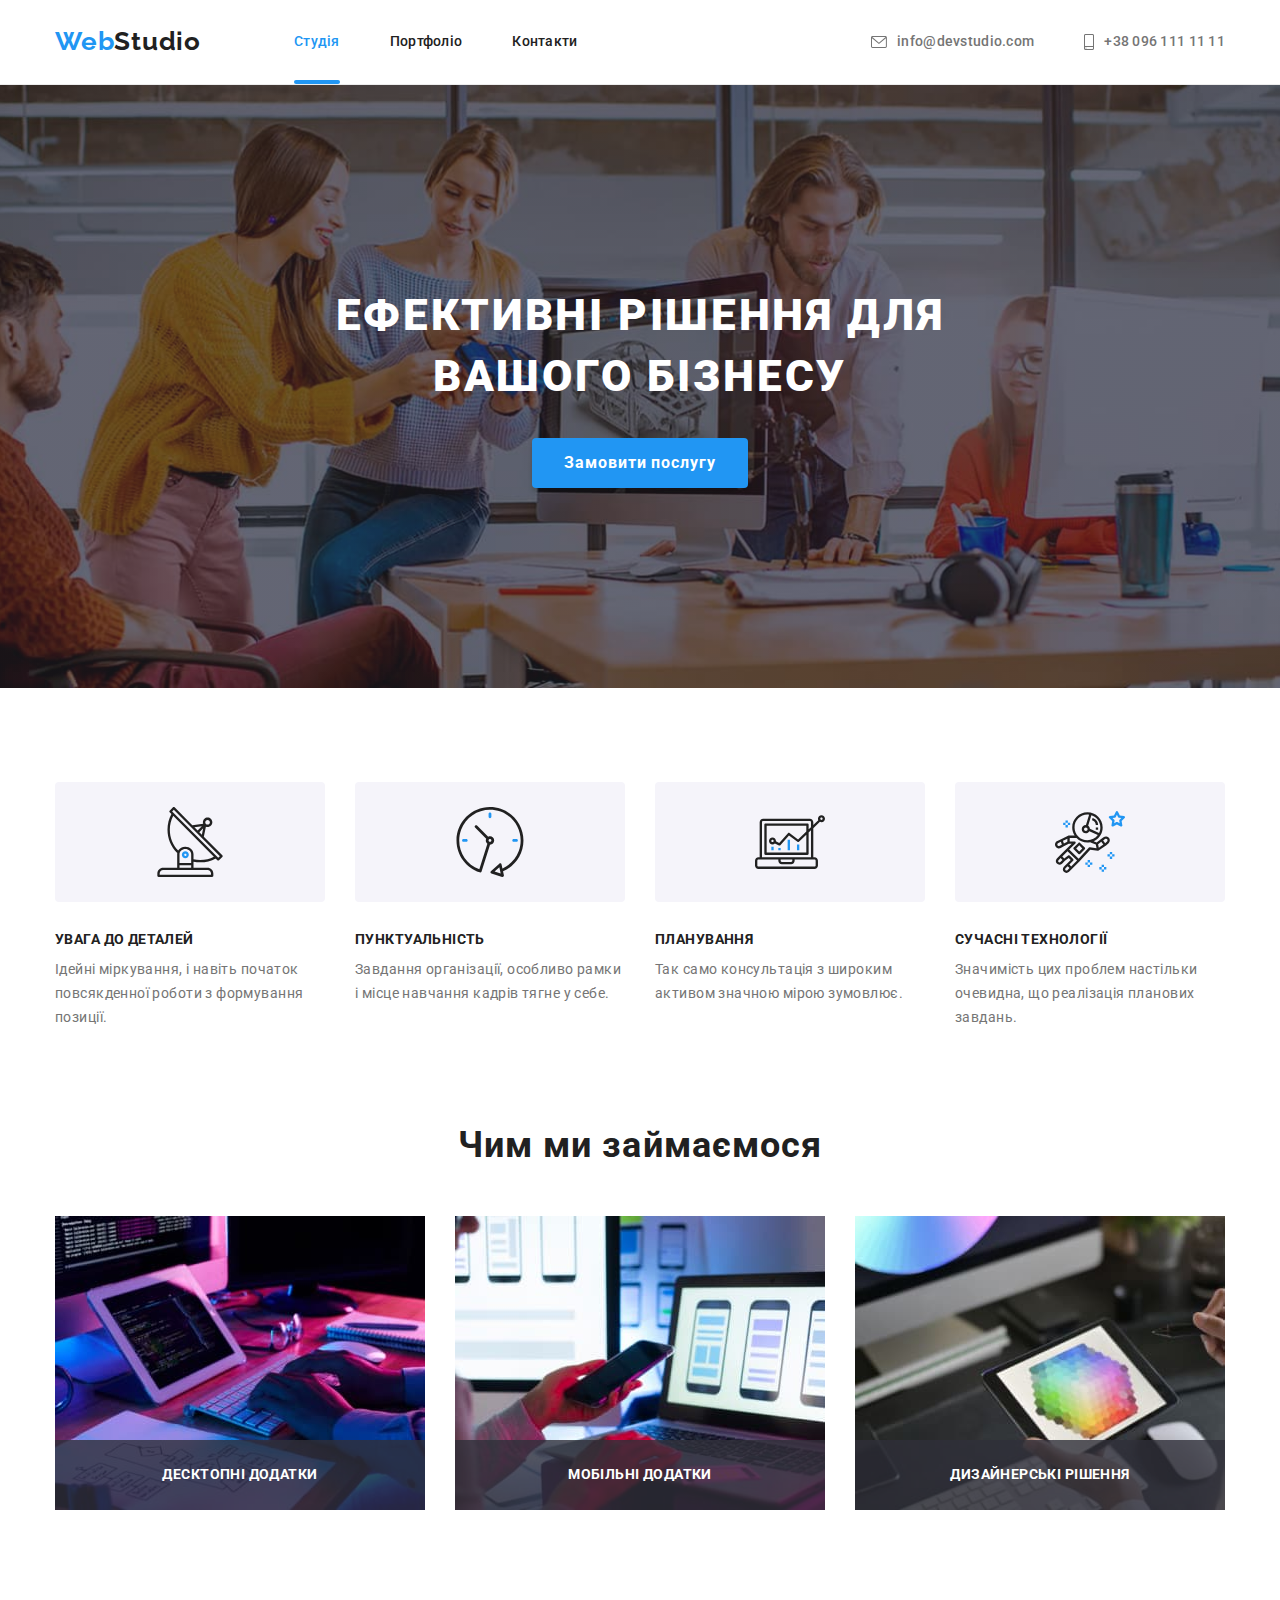
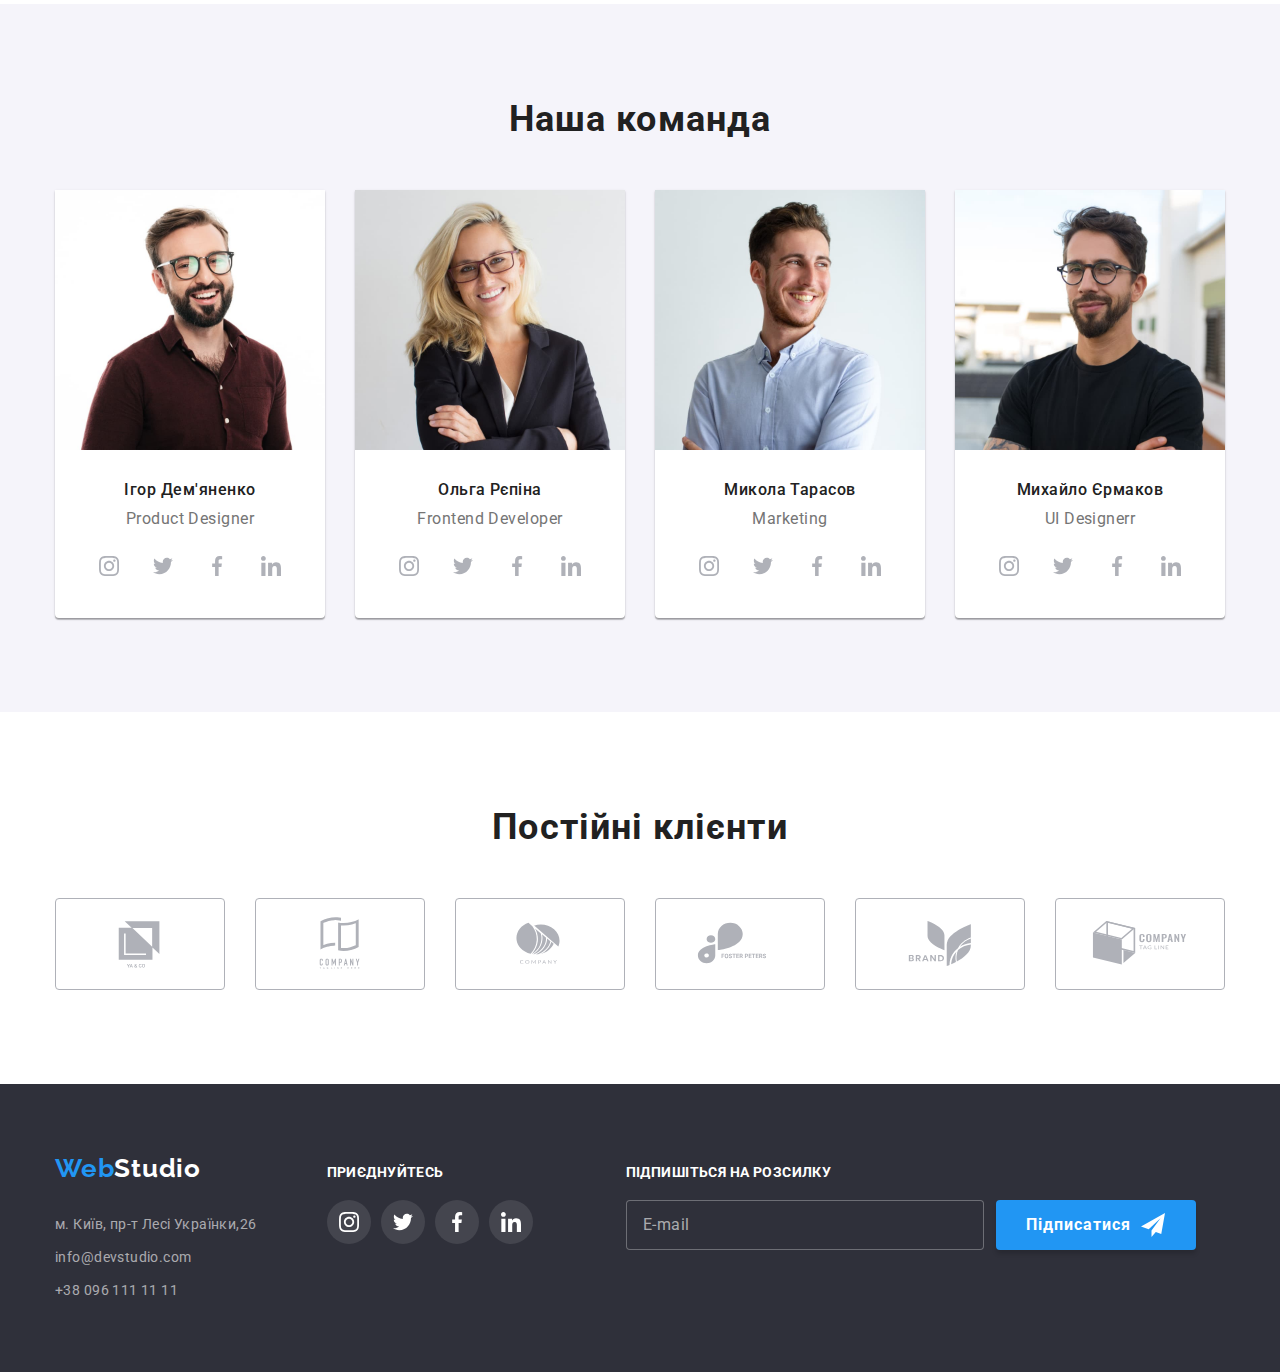
==== commit 36710460: "four commit" ====
--- a/index.html
+++ b/index.html
@@ -37,7 +37,7 @@
             <li class="item">
               <a class="contacts-link" href="mailto:info@devstudio.com">
                 <svg class="icon-envelope" width="16" height="12">
-                  <use href="./img/spritethree.svg#icon-envelope"></use>
+                  <use href="./img/sprite.svg#icon-envelope"></use>
                 </svg>
                 info@devstudio.com</a
               >
@@ -45,7 +45,7 @@
             <li class="item">
               <a class="contacts-link" href="tel:+380961111111">
                 <svg class="icon-smartphone" width="10" height="16">
-                  <use href="./img/spritethree.svg#icon-smartphone"></use>
+                  <use href="./img/sprite.svg#icon-smartphone"></use>
                 </svg>
                 +38 096 111 11 11</a
               >
@@ -410,11 +410,22 @@
           <p class="subscription-text">Підпишіться на розсилку</p>
           <form class="subscription-form">
             <div class="subscription-mail">
-              <input class="subscription-input" type="email" name="mail" id="mail" />
-              <label class="subscription-label" for="mail">E-mail</label>
+              <input
+                class="subscription-input"
+                placeholder="E-mail"
+                type="email"
+                name="mail"
+                id="mail"
+              />
+              <label class="subscription-label" for="mail"></label>
             </div>
 
-            <button type="submit"></button>
+            <button class="subscription-button" type="submit">
+              Підписатися
+              <svg class="subscription-icon" width="24" height="24">
+                <use href="./img/sprite.svg#icon-send"></use>
+              </svg>
+            </button>
           </form>
         </div>
       </div>
@@ -423,7 +434,7 @@
       <div class="modal">
         <button type="button" class="close-button" data-modal-close>
           <svg class="icon-close" width="18" height="18">
-            <use href="./img/symbol-defs.svg#icon-close"></use>
+            <use href="./img/sprite.svg#icon-close"></use>
           </svg>
         </button>
 
@@ -449,9 +460,9 @@
               </div>
             </div>
             <div class="form-field">
-              <label for="mail" class="form-label">Пошта</label>
+              <label for="email" class="form-label">Пошта</label>
               <div class="input-wrap">
-                <input type="email" name="mail" id="mail" />
+                <input type="email" name="email" id="email" />
                 <svg class="icon-form" width="18" height="18">
                   <use href="./img/sprite.svg#icon-email"></use>
                 </svg>
--- a/css/styles.css
+++ b/css/styles.css
@@ -709,6 +709,83 @@
   border-left: 1px solid var(--color-border);
   padding: 20px 24px;
 }
+/* subscription */
+
+.subscription {
+  width: 570px;
+  height: 86px;
+  margin-left: 93px;
+}
+.subscription-form {
+  display: flex;
+}
+.subscription-text {
+  margin-bottom: 20px;
+  font-weight: 700;
+  font-size: 14px;
+  line-height: 1.1;
+  letter-spacing: 0.03em;
+  text-transform: uppercase;
+
+  color: var(--hero-color);
+}
+.subscription-mail {
+  position: relative;
+  margin-right: 12px;
+}
+
+.subscription-input {
+  width: 358px;
+  height: 50px;
+
+  border: 1px solid rgba(255, 255, 255, 0.3);
+  border-radius: 4px;
+  background: var(--footer-color);
+  outline: none;
+  padding-left: 16px;
+}
+.subscription-mail input::placeholder {
+  font-size: 16px;
+  line-height: 1.2;
+  letter-spacing: 0.03em;
+
+  display: flex;
+  align-items: center;
+
+  color: rgba(255, 255, 255, 0.6);
+}
+
+.subscription-button {
+  display: flex;
+  justify-content: center;
+  align-items: center;
+
+  width: 200px;
+  height: 50px;
+  font-weight: 700;
+  font-size: 16px;
+  line-height: 30px;
+
+  cursor: pointer;
+  letter-spacing: 0.06em;
+  border: none;
+
+  color: var(--hero-color);
+  background: var(--link-color);
+  box-shadow: 0px 4px 4px rgba(0, 0, 0, 0.15);
+  border-radius: 4px;
+
+  transition: background-color 250ms var(--transition-function);
+}
+
+.subscription-button:hover,
+.subscription-button:focus {
+  background-color: var(--color-active);
+}
+
+.subscription-icon {
+  margin-left: 10px;
+}
 
 /* modal */
 .backdrop {
@@ -860,6 +937,12 @@
   letter-spacing: 0.06em;
 
   color: var(--hero-color);
+
+  transition: background-color 250ms var(--transition-function);
+}
+.form-button:hover,
+.form-button:focus {
+  background-color: var(--color-active);
 }
 
 .form-field input:focus + svg {
@@ -869,7 +952,10 @@
   border: 1px solid var(--link-color);
   border-radius: 4px;
 }
-
+.form-field textarea:focus {
+  border: 1px solid var(--link-color);
+  border-radius: 4px;
+}
 .checkbox-form {
   margin-right: 7px;
   width: 16px;
@@ -899,47 +985,5 @@
 }
 .accent-coordination {
   margin-left: 5px;
-  color: #2196f3;
-}
-.subscription {
-  width: 570px;
-  height: 86px;
-  margin-left: 93px;
-}
-.subscription-form {
-  display: flex;
-}
-.subscription-text {
-  margin-bottom: 20px;
-  font-weight: 700;
-  font-size: 14px;
-  line-height: 1.1;
-  letter-spacing: 0.03em;
-  text-transform: uppercase;
-
-  color: #ffffff;
-}
-.subscription-mail {
-  position: relative;
-  margin-right: 12px;
-}
-.subscription-label {
-  position: absolute;
-  top: 50%;
-  left: 16px;
-  transform: translateY(-50%);
-
-  font-size: 16px;
-  line-height: 1.2;
-  letter-spacing: 0.03em;
-
-  color: #2196f3;
-}
-.subscription-input {
-  width: 358px;
-  height: 50px;
-
-  border: 1px solid rgba(255, 255, 255, 0.3);
-  filter: drop-shadow(0px 4px 4px rgba(0, 0, 0, 0.15));
-  border-radius: 4px;
-}
+  color: var(--link-color);
+}
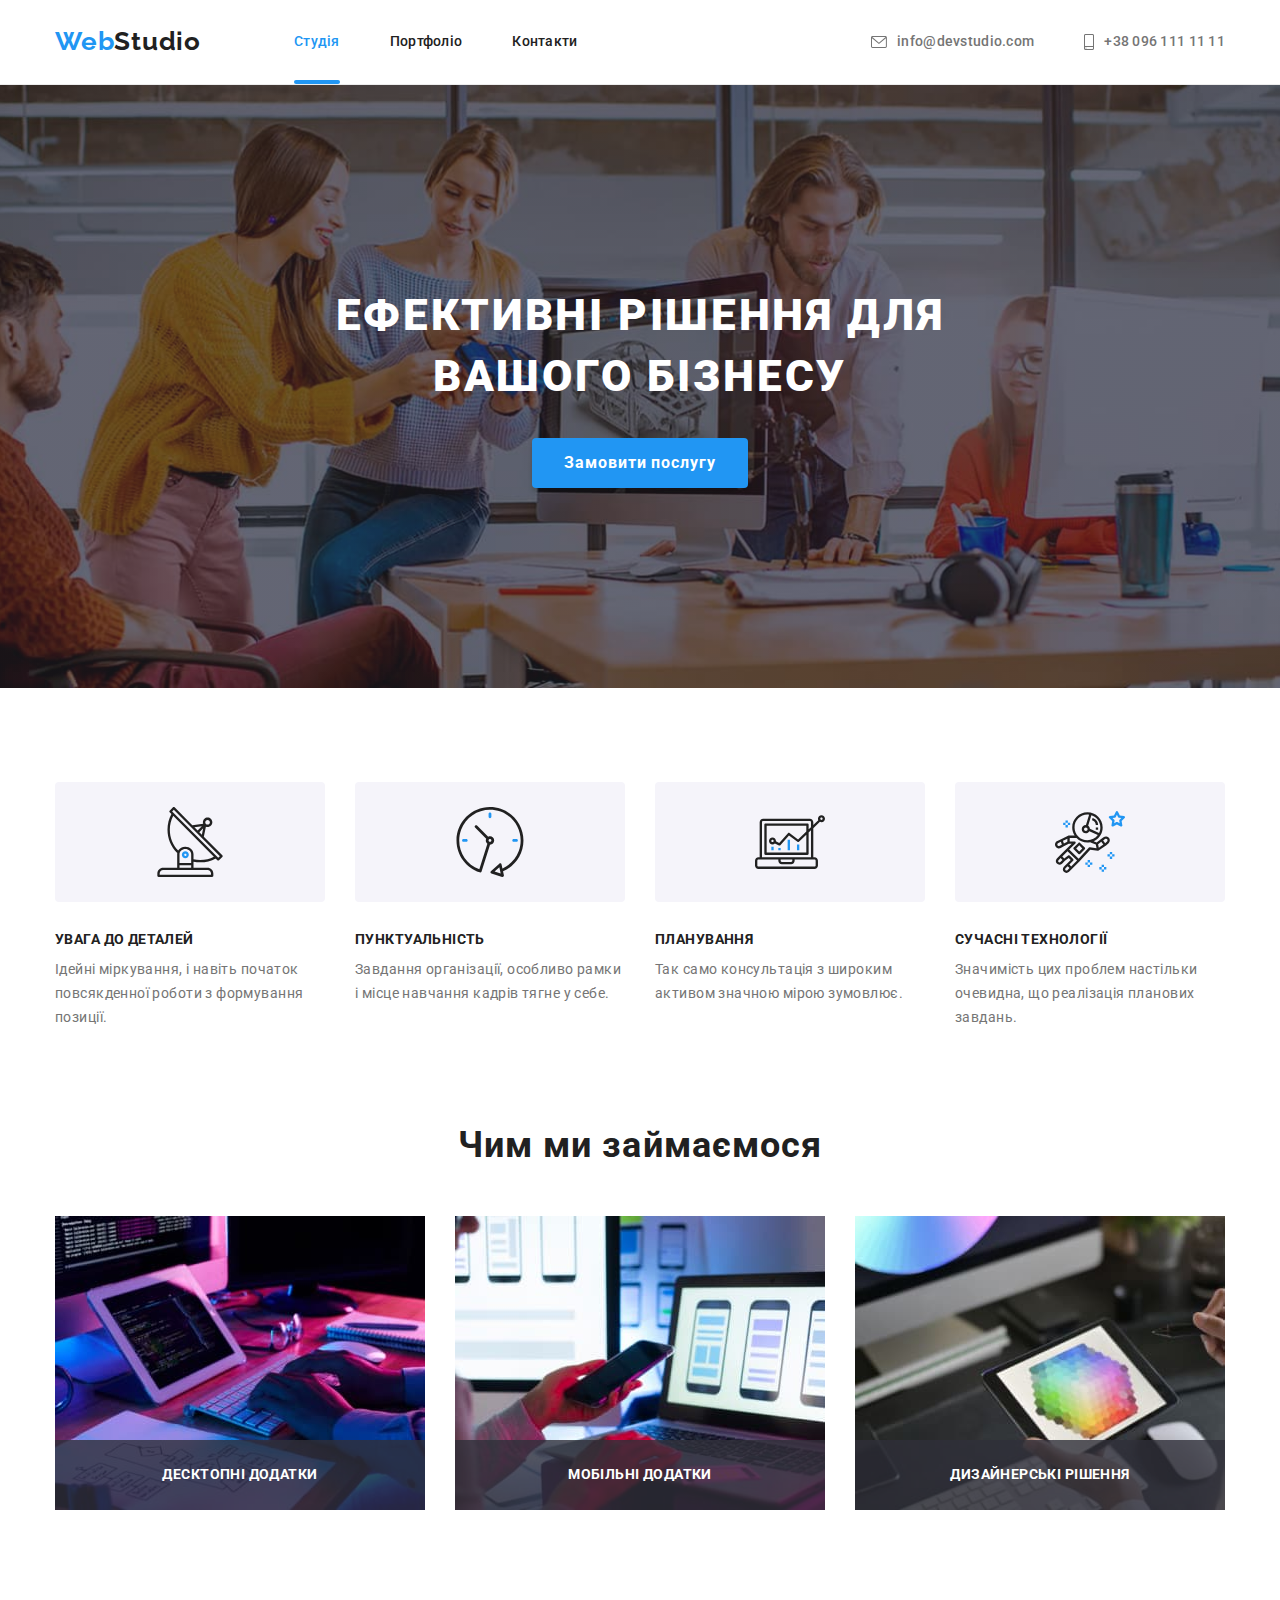
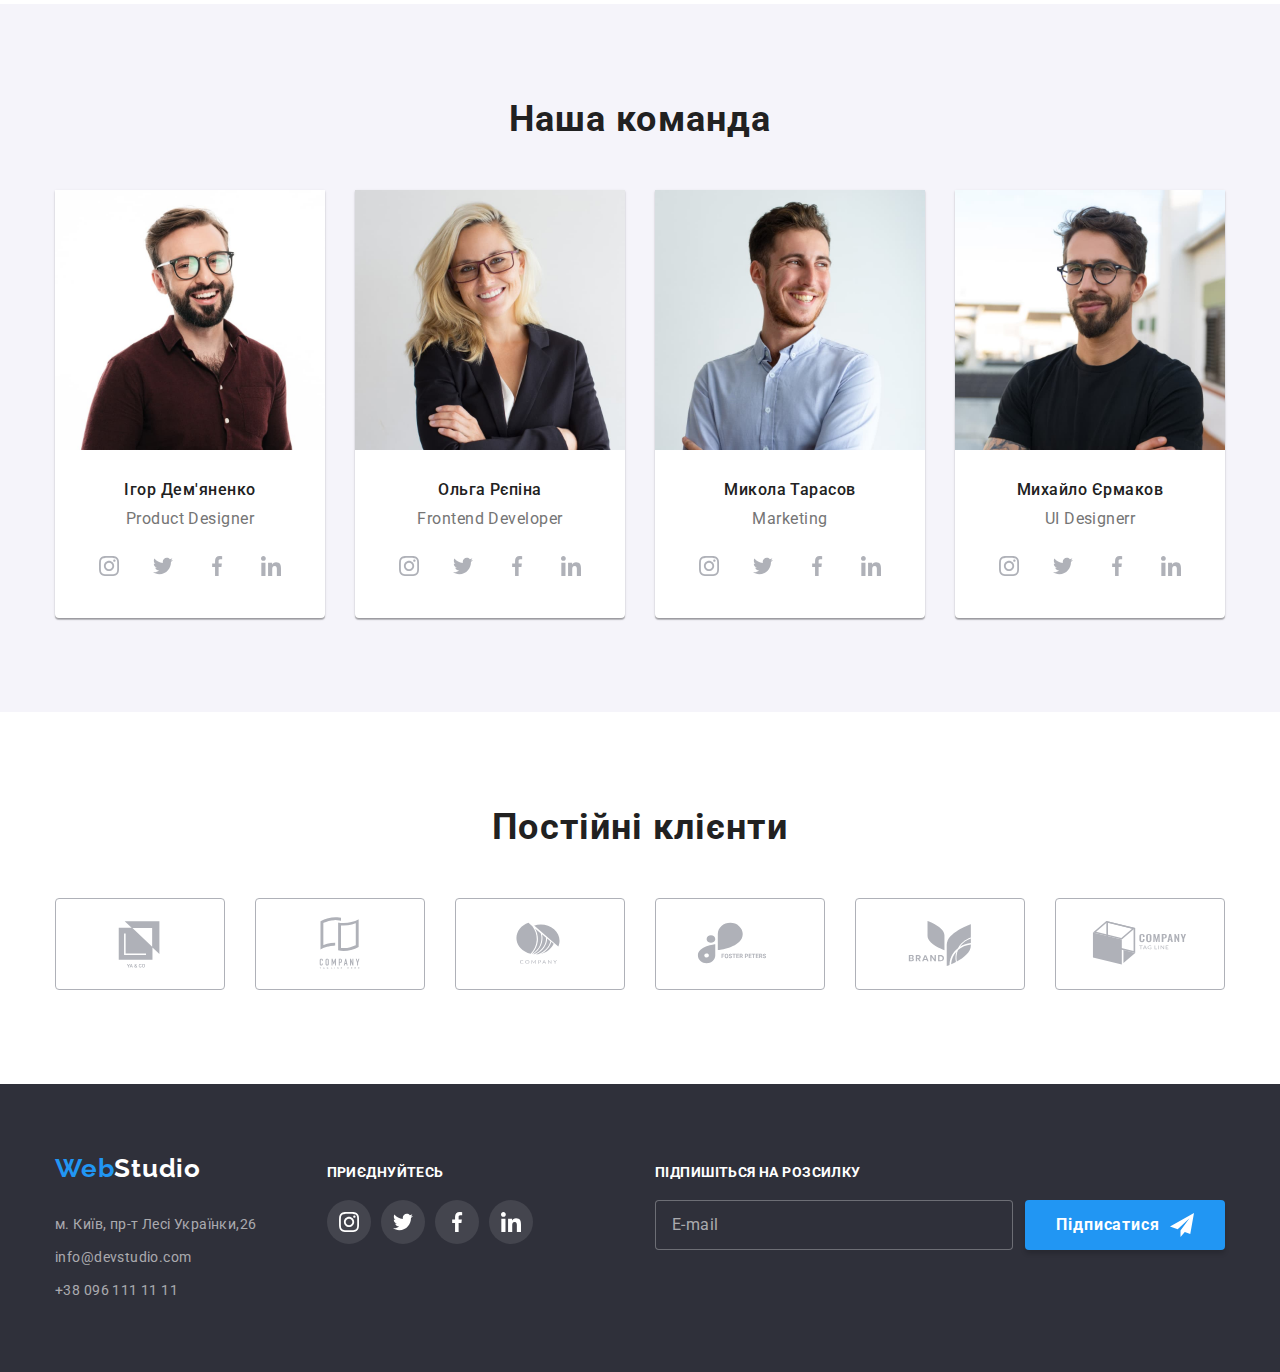
==== commit 92a9d3d2: "changes commit" ====
--- a/index.html
+++ b/index.html
@@ -439,7 +439,7 @@
         </button>
 
         <form class="form">
-          <h2 class="form-title">Залиште свої дані, ми вам передзвонимо</h2>
+          <p class="form-title">Залиште свої дані, ми вам передзвонимо</p>
           <div class="form-conteiner">
             <div class="form-field">
               <label for="name" class="form-label">Ім'я</label>
@@ -484,7 +484,7 @@
                 </svg>
               </div>
               Погоджуюся з розсилкою та приймаю
-              <a class="accent-coordination" href="">Умови договору</a>
+              <a class="link-coordination" href="">Умови договору</a>
             </label>
           </div>
 
--- a/css/styles.css
+++ b/css/styles.css
@@ -712,9 +712,7 @@
 /* subscription */
 
 .subscription {
-  width: 570px;
-  height: 86px;
-  margin-left: 93px;
+  margin-left: auto;
 }
 .subscription-form {
   display: flex;
@@ -741,8 +739,9 @@
   border: 1px solid rgba(255, 255, 255, 0.3);
   border-radius: 4px;
   background: var(--footer-color);
-  outline: none;
+
   padding-left: 16px;
+  color: var(--hero-color);
 }
 .subscription-mail input::placeholder {
   font-size: 16px;
@@ -840,8 +839,12 @@
 textarea {
   resize: none;
 }
+
+.form {
+  padding: 40px 40px;
+}
 .form-title {
-  margin: 40px 40px 12px 40px;
+  margin-bottom: 12px;
   font-weight: 700;
   font-size: 20px;
   line-height: 1.5;
@@ -851,10 +854,6 @@
   color: var(--secondary-tex-color);
 }
 .form-conteiner {
-  width: 448px;
-  height: 342px;
-  margin-right: 40px;
-  margin-left: 40px;
   margin-bottom: 20px;
 }
 .form-field {
@@ -914,15 +913,10 @@
 }
 .form-coordination {
   margin-bottom: 30px;
-  margin-right: 51px;
-  margin-left: 51px;
 }
 
 .form-button {
-  width: 200px;
-  height: 50px;
-  margin-left: 164px;
-  margin-right: 164px;
+  margin: 0 auto;
   padding: 10px 52px;
   background: var(--link-color);
   box-shadow: 0px 4px 4px rgba(0, 0, 0, 0.15);
@@ -932,9 +926,8 @@
   font-size: 16px;
   line-height: 1.9;
   display: flex;
-  align-items: center;
-  text-align: center;
   letter-spacing: 0.06em;
+  cursor: pointer;
 
   color: var(--hero-color);
 
@@ -983,7 +976,16 @@
   align-items: center;
   justify-content: center;
 }
-.accent-coordination {
+.link-coordination {
+  text-decoration: none;
   margin-left: 5px;
   color: var(--link-color);
 }
+.link-coordination::after {
+  content: '';
+  display: block;
+  width: 100%;
+  height: 1px;
+
+  background: var(--link-color);
+}
